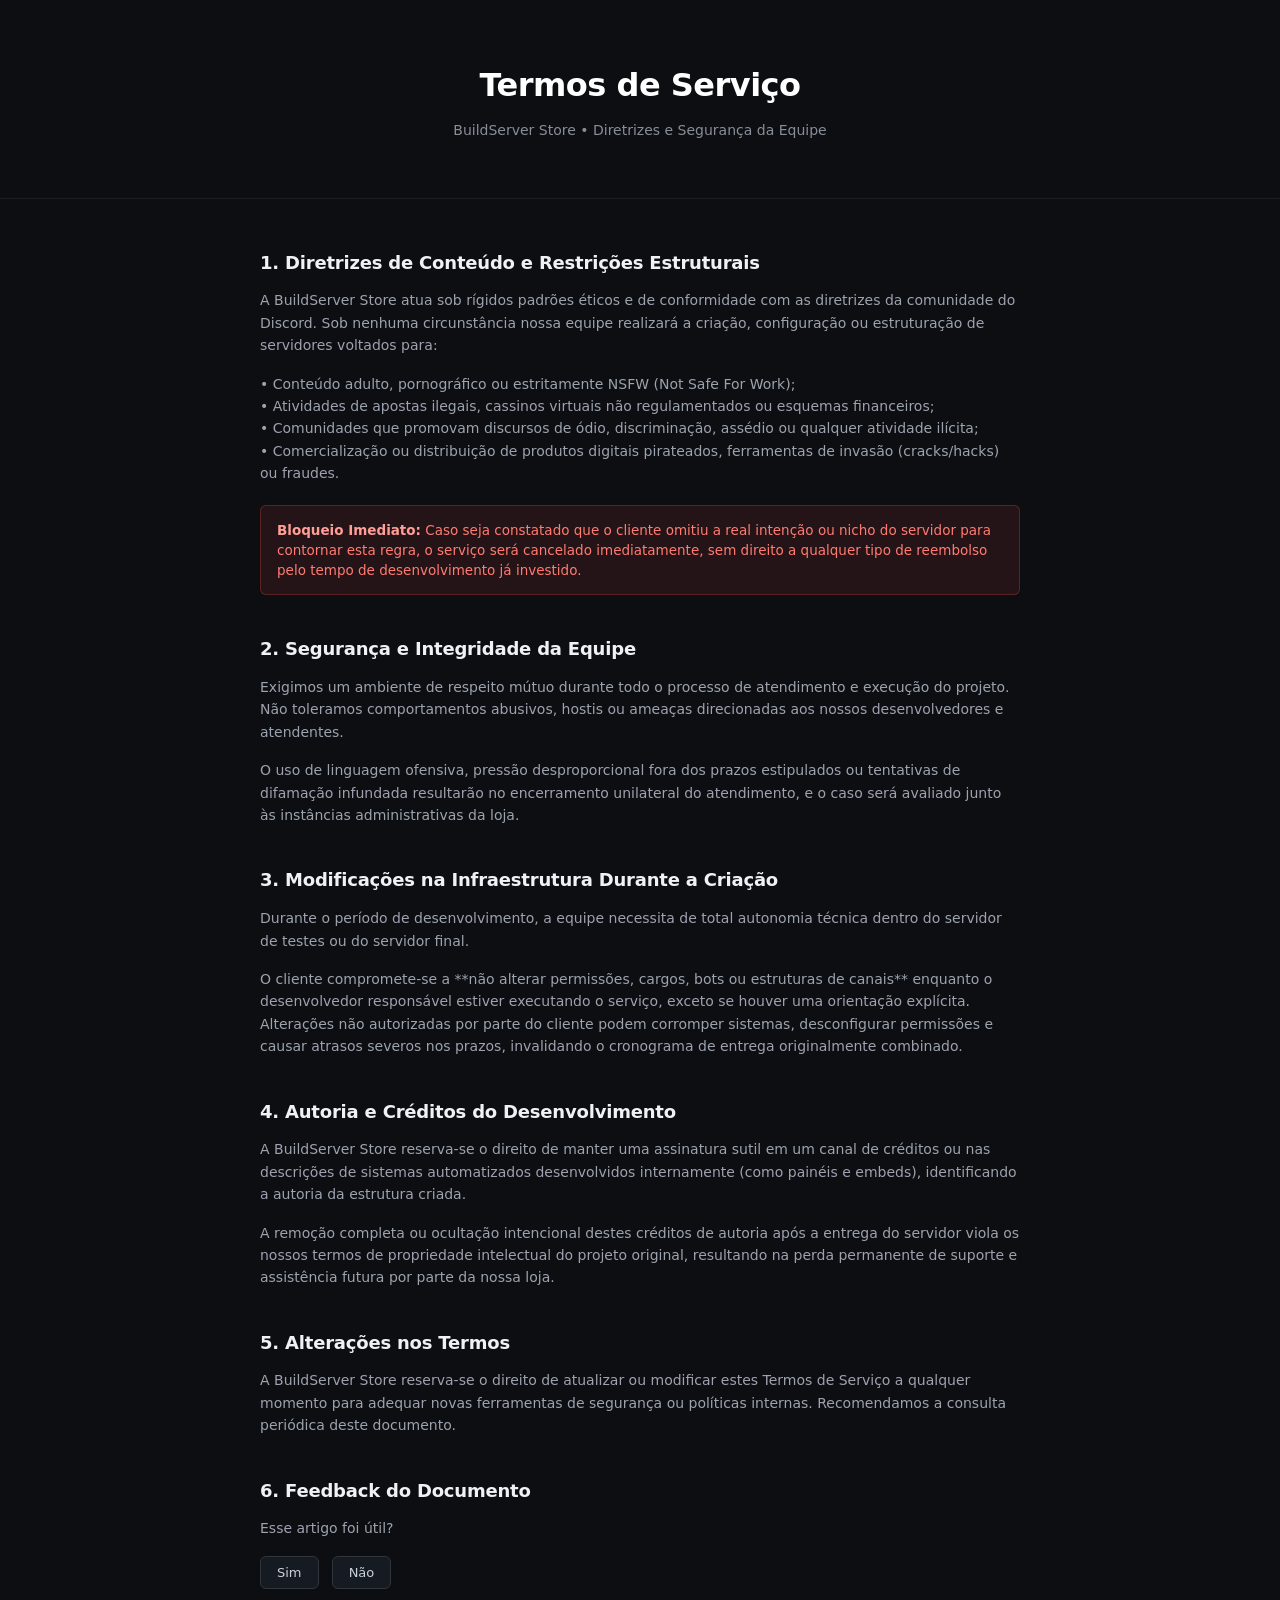
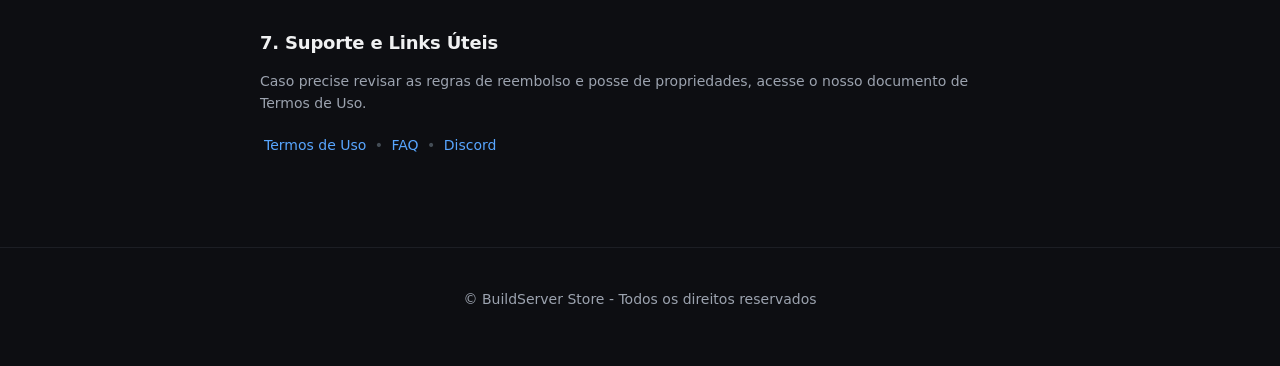
==== termosdeservico.html @ 9d6cb90e "BuildServer Store" ====
<!DOCTYPE html>
<html lang="pt-BR">
<head>
  <meta charset="UTF-8">
  <meta name="viewport" content="width=device-width, initial-scale=1.0">
  <title>Termos de Serviço - BuildServer Store</title>
  <link rel="stylesheet" href="style.css">
  <link rel="stylesheet" href="termosdeservico.css"
</head>
<body>

  <header>
    <h1>Termos de Serviço</h1>
    <p>BuildServer Store • Diretrizes e Segurança da Equipe</p>
  </header>

  <main>

    <section>
      <h2>1. Diretrizes de Conteúdo e Restrições Estruturais</h2>
      <p>
        A BuildServer Store atua sob rígidos padrões éticos e de conformidade com as diretrizes da comunidade do Discord. Sob nenhuma circunstância nossa equipe realizará a criação, configuração ou estruturação de servidores voltados para:
      </p>
      <p>
        • Conteúdo adulto, pornográfico ou estritamente NSFW (Not Safe For Work);<br>
        • Atividades de apostas ilegais, cassinos virtuais não regulamentados ou esquemas financeiros;<br>
        • Comunidades que promovam discursos de ódio, discriminação, assédio ou qualquer atividade ilícita;<br>
        • Comercialização ou distribuição de produtos digitais pirateados, ferramentas de invasão (cracks/hacks) ou fraudes.
      </p>
      <div class="callout callout-danger">
        <strong>Bloqueio Imediato:</strong> Caso seja constatado que o cliente omitiu a real intenção ou nicho do servidor para contornar esta regra, o serviço será cancelado imediatamente, sem direito a qualquer tipo de reembolso pelo tempo de desenvolvimento já investido.
      </div>
    </section>

    <section>
      <h2>2. Segurança e Integridade da Equipe</h2>
      <p>
        Exigimos um ambiente de respeito mútuo durante todo o processo de atendimento e execução do projeto. Não toleramos comportamentos abusivos, hostis ou ameaças direcionadas aos nossos desenvolvedores e atendentes.
      </p>
      <p>
        O uso de linguagem ofensiva, pressão desproporcional fora dos prazos estipulados ou tentativas de difamação infundada resultarão no encerramento unilateral do atendimento, e o caso será avaliado junto às instâncias administrativas da loja.
      </p>
    </section>

    <section>
      <h2>3. Modificações na Infraestrutura Durante a Criação</h2>
      <p>
        Durante o período de desenvolvimento, a equipe necessita de total autonomia técnica dentro do servidor de testes ou do servidor final. 
      </p>
      <p>
        O cliente compromete-se a **não alterar permissões, cargos, bots ou estruturas de canais** enquanto o desenvolvedor responsável estiver executando o serviço, exceto se houver uma orientação explícita. Alterações não autorizadas por parte do cliente podem corromper sistemas, desconfigurar permissões e causar atrasos severos nos prazos, invalidando o cronograma de entrega originalmente combinado.
      </p>
    </section>

    <section>
      <h2>4. Autoria e Créditos do Desenvolvimento</h2>
      <p>
        A BuildServer Store reserva-se o direito de manter uma assinatura sutil em um canal de créditos ou nas descrições de sistemas automatizados desenvolvidos internamente (como painéis e embeds), identificando a autoria da estrutura criada.
      </p>
      <p>
        A remoção completa ou ocultação intencional destes créditos de autoria após a entrega do servidor viola os nossos termos de propriedade intelectual do projeto original, resultando na perda permanente de suporte e assistência futura por parte da nossa loja.
      </p>
    </section>

    <section>
      <h2>5. Alterações nos Termos</h2>
      <p>
        A BuildServer Store reserva-se o direito de atualizar ou modificar estes Termos de Serviço a qualquer momento para adequar novas ferramentas de segurança ou políticas internas. Recomendamos a consulta periódica deste documento.
      </p>
    </section>

    <!-- FEEDBACK -->
    <section>
      <h2>6. Feedback do Documento</h2>
      <p>Esse artigo foi útil?</p>

      <div id="feedback-box">
        <button onclick="sendFeedback('sim')">Sim</button>
        <button onclick="sendFeedback('nao')">Não</button>
      </div>

      <p id="feedback-msg" class="success-text" style="display:none;">
        Obrigado por seu feedback!
      </p>
    </section>

    <section>
      <h2>7. Suporte e Links Úteis</h2>
      <p>
        Caso precise revisar as regras de reembolso e posse de propriedades, acesse o nosso documento de Termos de Uso.
      </p>
      <p class="links-suporte">
        <a href="termosdeuso.html">Termos de Uso</a> • 
        <a href="faq.html">FAQ</a> • 
        <a href="https://discord.gg/ektXyWvjNK" target="_blank" rel="noopener noreferrer">Discord</a>
      </p>
    </section>

  </main>

  <footer>
    <p>© BuildServer Store - Todos os direitos reservados</p>
  </footer>

  <script>
    function sendFeedback(type) {
      document.getElementById("feedback-box").style.display = "none";
      document.getElementById("feedback-msg").style.display = "block";
    }
  </script>

</body>
</html>
---- style.css ----
/* BuildServer Store - Docs Style (Premium Dark) */

* {
  margin: 0;
  padding: 0;
  box-sizing: border-box;
  font-family: system-ui, -apple-system, "Segoe UI", Roboto, Helvetica, Arial, sans-serif;
}

body {
  background: #0d0e12;
  color: #e3e4e6;
  line-height: 1.6;
  -webkit-font-smoothing: antialiased;
  -moz-osx-font-smoothing: grayscale;
}

/* HEADER */
header {
  text-align: center;
  padding: 60px 20px 40px 20px;
  border-bottom: 1px solid #1c1e24;
}

header h1 {
  font-size: 32px;
  font-weight: 700;
  color: #ffffff;
  letter-spacing: -0.5px;
}

header p {
  margin-top: 8px;
  font-size: 14px;
  color: #888e99;
}

/* CONTEÚDO */
main {
  max-width: 800px;
  margin: auto;
  padding: 50px 20px;
}

/* SEÇÕES */
section {
  margin-bottom: 40px;
}

/* TÍTULOS */
h2 {
  font-size: 18px;
  font-weight: 600;
  margin-bottom: 12px;
  color: #f0f1f2;
  letter-spacing: -0.2px;
}

/* TEXTO */
p {
  font-size: 14px;
  color: #9ca3af;
  margin-bottom: 16px;
}

/* DESTAQUES DE TEXTO (STRONG) */
strong {
  color: #ffffff; /* Texto em negrito ganha destaque em branco puro */
  font-weight: 600;
}

/* CAIXAS DE ALERTA (CALLOUTS) */
.callout {
  padding: 14px 16px;
  margin: 20px 0;
  border-radius: 6px;
  font-size: 13.5px;
  line-height: 1.5;
}

.callout-danger {
  background: rgba(248, 81, 73, 0.1); /* Fundo vermelho sutil */
  border: 1px solid rgba(248, 81, 73, 0.25);
  color: #ff7b72; /* Texto vermelho claro para leitura no escuro */
}

.callout-danger strong {
  color: #ff9e96;
}

/* LINKS */
a {
  color: #58a6ff;
  text-decoration: none;
  font-weight: 500;
  transition: color 0.2s ease;
}

a:hover {
  color: #8abeff;
  text-decoration: underline;
}

.links-suporte {
  margin-top: 20px;
  color: #444d56; /* Cor dos pontos de separação • */
}

.links-suporte a {
  margin: 0 4px;
}

/* BOTÕES (Sim / Não) */
button {
  background: #161b22;
  border: 1px solid #30363d;
  color: #c9d1d9;
  padding: 8px 16px;
  margin-right: 8px;
  border-radius: 6px;
  font-size: 13px;
  font-weight: 500;
  cursor: pointer;
  box-shadow: 0 1px 0 rgba(0, 0, 0, 0.1);
  transition: all 0.2s cubic-bezier(0.4, 0, 0.2, 1);
}

button:hover {
  background: #21262d;
  border-color: #8b949e;
  color: #ffffff;
}

button:active {
  background: #282e38;
  transform: scale(0.98);
}

/* TEXTO DE FEEDBACK COM SUCESSO */
.success-text {
  color: #58a6ff;
  font-size: 14px;
  font-weight: 500;
  margin-top: 12px;
}

/* FOOTER */
footer {
  text-align: center;
  padding: 40px 20px;
  border-top: 1px solid #1c1e24;
  font-size: 12px;
  color: #6e7681;
}

/* SELEÇÃO */
::selection {
  background: #1f6feb;
  color: #ffffff;
}
---- termosdeservico.css ----
/* BuildServer Store - Docs Style (Premium Dark) */

* {
  margin: 0;
  padding: 0;
  box-sizing: border-box;
  font-family: system-ui, -apple-system, "Segoe UI", Roboto, Helvetica, Arial, sans-serif;
}

body {
  background: #0d0e12;
  color: #e3e4e6;
  line-height: 1.6;
  -webkit-font-smoothing: antialiased;
  -moz-osx-font-smoothing: grayscale;
}

/* HEADER */
header {
  text-align: center;
  padding: 60px 20px 40px 20px;
  border-bottom: 1px solid #1c1e24;
}

header h1 {
  font-size: 32px;
  font-weight: 700;
  color: #ffffff;
  letter-spacing: -0.5px;
}

header p {
  margin-top: 8px;
  font-size: 14px;
  color: #888e99;
}

/* CONTEÚDO */
main {
  max-width: 800px;
  margin: auto;
  padding: 50px 20px;
}

/* SEÇÕES */
section {
  margin-bottom: 40px;
}

/* TÍTULOS */
h2 {
  font-size: 18px;
  font-weight: 600;
  margin-bottom: 12px;
  color: #f0f1f2;
  letter-spacing: -0.2px;
}

/* TEXTO */
p {
  font-size: 14px;
  color: #9ca3af;
  margin-bottom: 16px;
}

/* DESTAQUES DE TEXTO (STRONG) */
strong {
  color: #ffffff;
  font-weight: 600;
}

/* CAIXAS DE ALERTA (CALLOUTS) */
.callout {
  padding: 14px 16px;
  margin: 20px 0;
  border-radius: 6px;
  font-size: 13.5px;
  line-height: 1.5;
}

.callout-danger {
  background: rgba(248, 81, 73, 0.1); /* Fundo vermelho sutil */
  border: 1px solid rgba(248, 81, 73, 0.25);
  color: #ff7b72; /* Texto vermelho claro para leitura no escuro */
}

.callout-danger strong {
  color: #ff9e96;
}

/* LINKS */
a {
  color: #58a6ff;
  text-decoration: none;
  font-weight: 500;
  transition: color 0.2s ease;
}

a:hover {
  color: #8abeff;
  text-decoration: underline;
}

.links-suporte {
  margin-top: 20px;
  color: #444d56;
}

.links-suporte a {
  margin: 0 4px;
}

/* BOTÕES (Sim / Não) */
button {
  background: #161b22;
  border: 1px solid #30363d;
  color: #c9d1d9;
  padding: 8px 16px;
  margin-right: 8px;
  border-radius: 6px;
  font-size: 13px;
  font-weight: 500;
  cursor: pointer;
  box-shadow: 0 1px 0 rgba(0, 0, 0, 0.1);
  transition: all 0.2s cubic-bezier(0.4, 0, 0.2, 1);
}

button:hover {
  background: #21262d;
  border-color: #8b949e;
  color: #ffffff;
}

button:active {
  background: #282e38;
  transform: scale(0.98);
}

/* TEXTO DE FEEDBACK COM SUCESSO */
.success-text {
  color: #58a6ff;
  font-size: 14px;
  font-weight: 500;
  margin-top: 12px;
}

/* FOOTER */
footer {
  text-align: center;
  padding: 40px 20px;
  border-top: 1px solid #1c1e24;
  font-size: 12px;
  color: #6e7681;
}

/* SELEÇÃO */
::selection {
  background: #1f6feb;
  color: #ffffff;
}
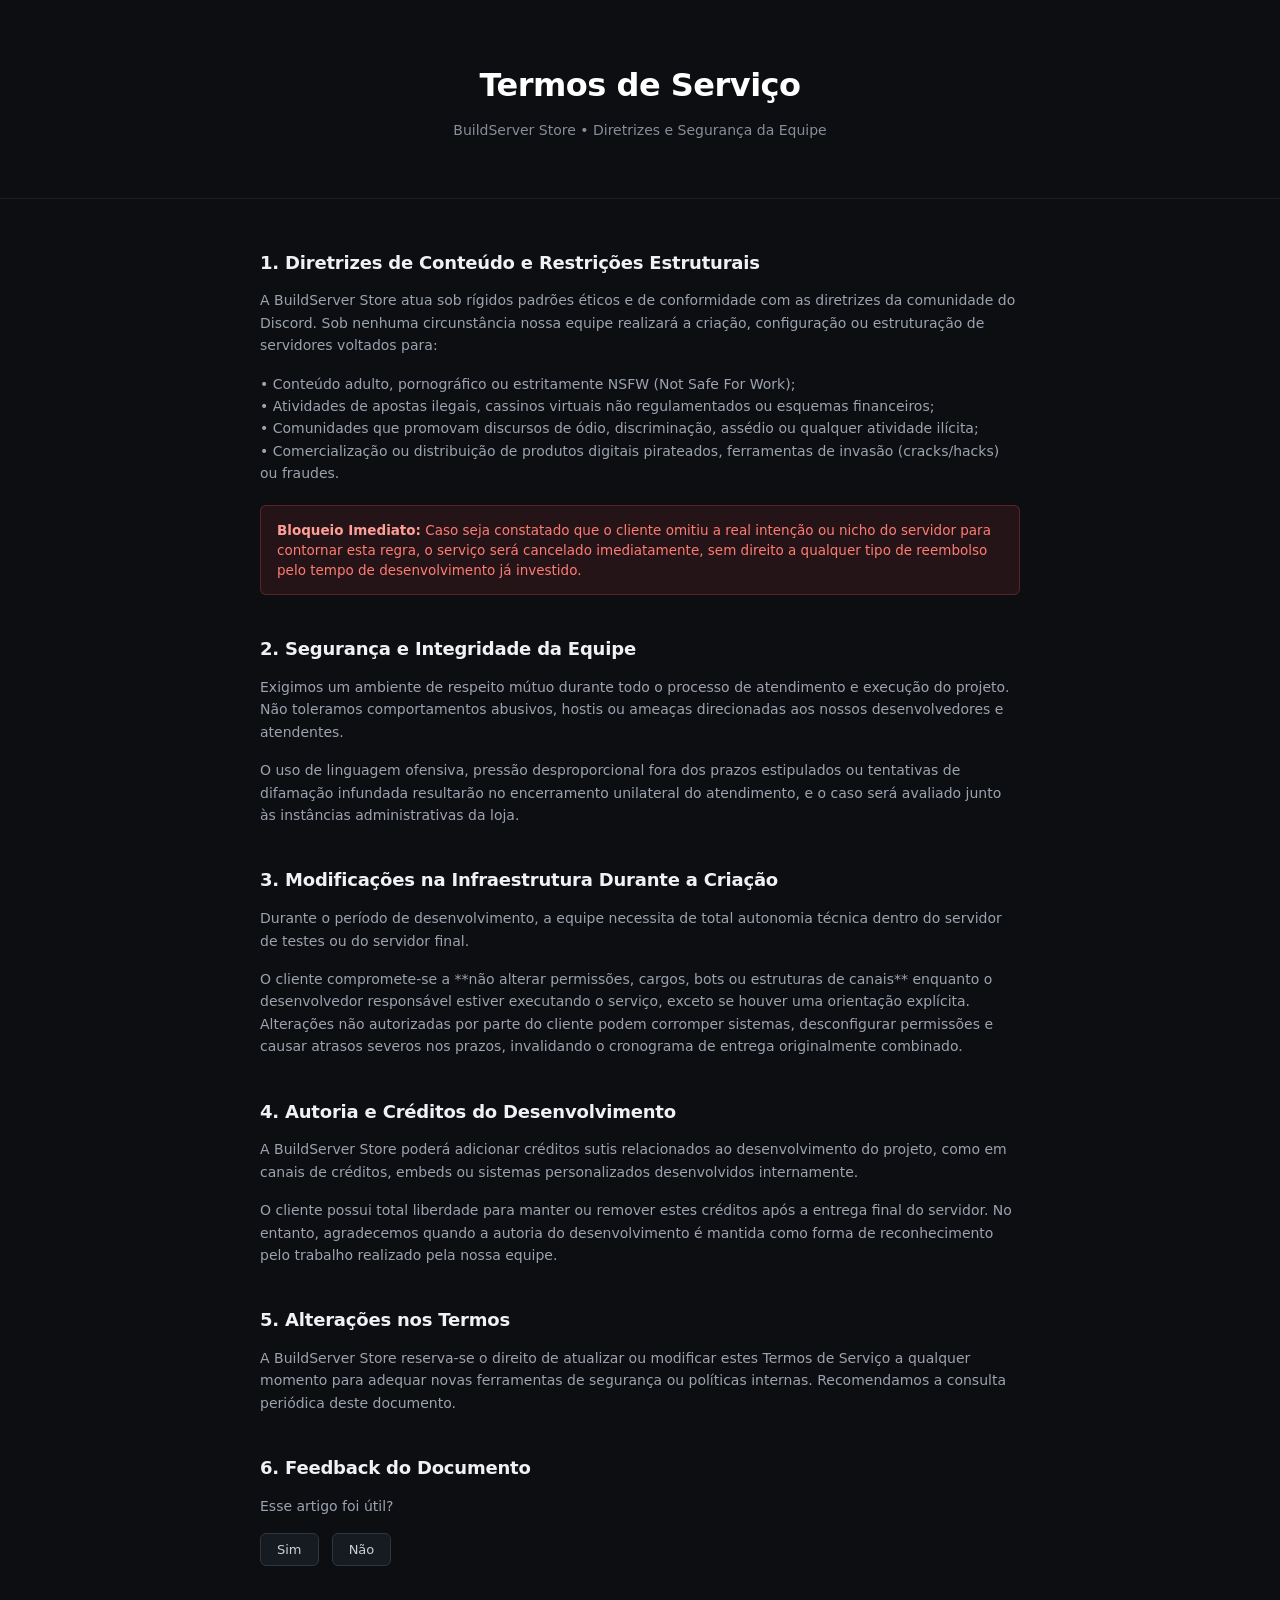
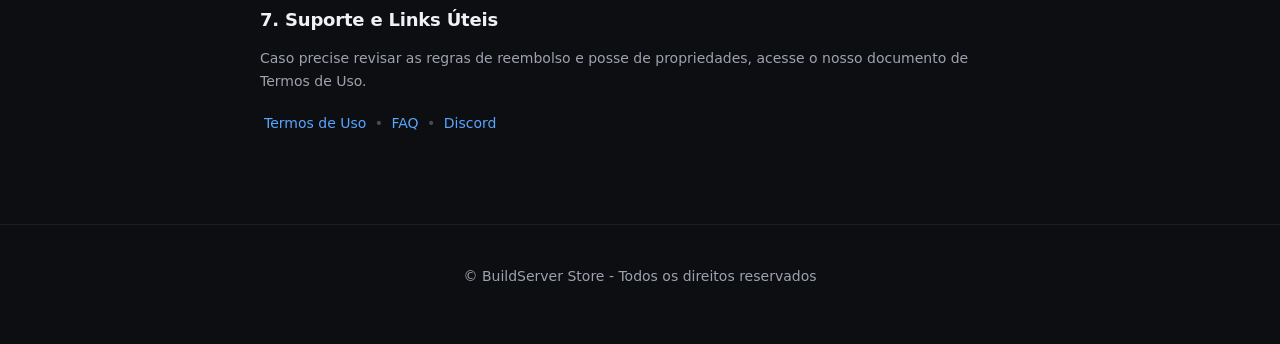
==== commit 9c646df1: "termosdeservico.html" ====
--- a/termosdeservico.html
+++ b/termosdeservico.html
@@ -55,10 +55,10 @@
     <section>
       <h2>4. Autoria e Créditos do Desenvolvimento</h2>
       <p>
-        A BuildServer Store reserva-se o direito de manter uma assinatura sutil em um canal de créditos ou nas descrições de sistemas automatizados desenvolvidos internamente (como painéis e embeds), identificando a autoria da estrutura criada.
+        A BuildServer Store poderá adicionar créditos sutis relacionados ao desenvolvimento do projeto, como em canais de créditos, embeds ou sistemas personalizados desenvolvidos internamente.
       </p>
       <p>
-        A remoção completa ou ocultação intencional destes créditos de autoria após a entrega do servidor viola os nossos termos de propriedade intelectual do projeto original, resultando na perda permanente de suporte e assistência futura por parte da nossa loja.
+        O cliente possui total liberdade para manter ou remover estes créditos após a entrega final do servidor. No entanto, agradecemos quando a autoria do desenvolvimento é mantida como forma de reconhecimento pelo trabalho realizado pela nossa equipe.
       </p>
     </section>
 
@@ -110,4 +110,4 @@
   </script>
 
 </body>
-</html>+</html>
